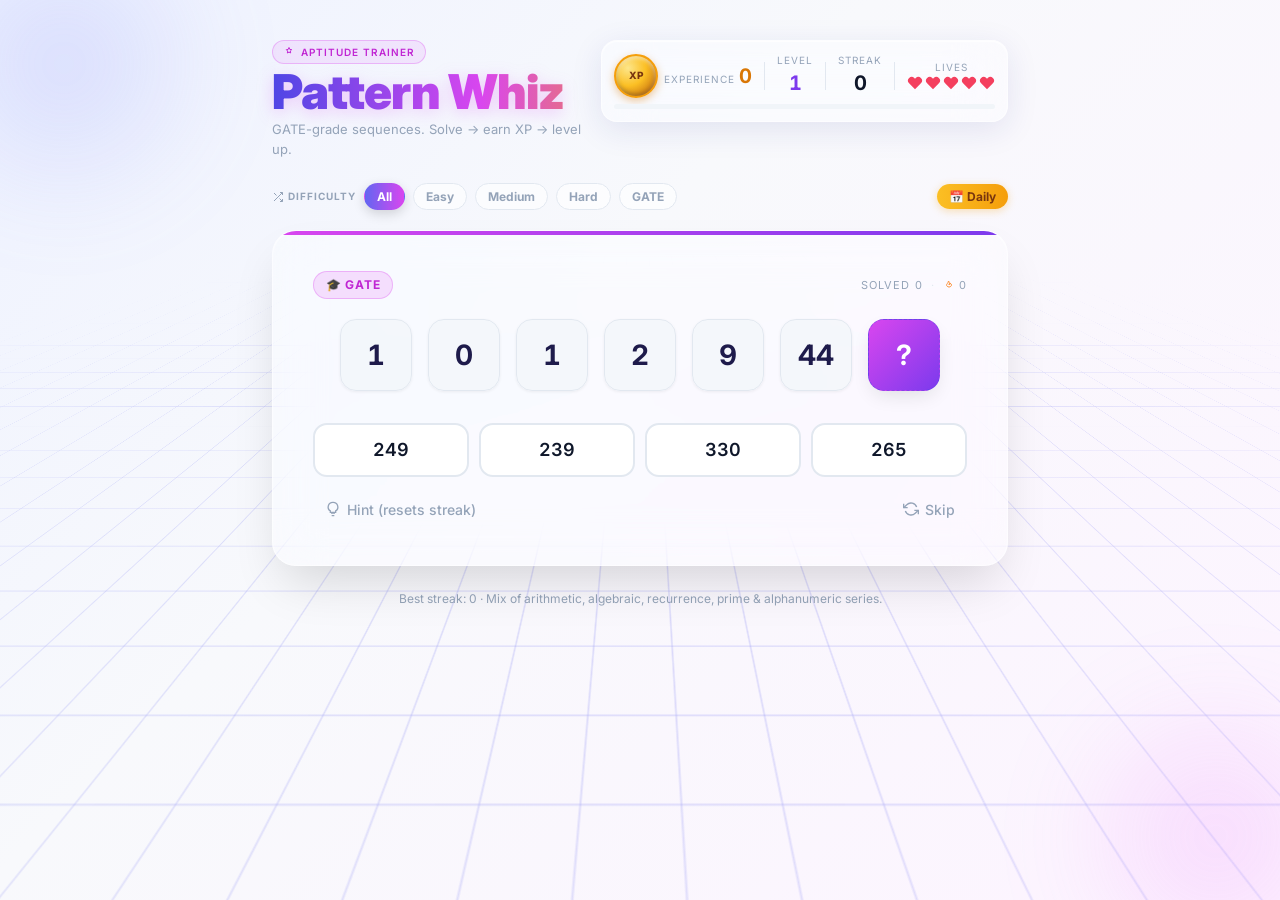
==== index.html @ e6a1cc1f "feat: add pattern generator library, index page, and deployment configuration" ====
<!DOCTYPE html>
<html lang="en">
<head>
  <meta charset="UTF-8" />
  <meta name="viewport" content="width=device-width, initial-scale=1.0, maximum-scale=1.0, user-scalable=no" />
  <meta name="apple-mobile-web-app-capable" content="yes" />
  <meta name="apple-mobile-web-app-status-bar-style" content="black-translucent" />
  <meta name="mobile-web-app-capable" content="yes" />
  <title>Pattern Whiz — Predict the Next</title>
  <meta name="description" content="Spot the pattern and predict the next item. Numbers, letters, shapes — a new puzzle every round. GATE-grade sequences." />
  <meta name="author" content="Pattern Whiz" />
  <meta property="og:title" content="Pattern Whiz — Predict the Next" />
  <meta property="og:description" content="Spot the pattern and predict the next item. GATE-grade sequences. Solve, earn XP, level up." />
  <meta property="og:type" content="website" />
  <link rel="preconnect" href="https://fonts.googleapis.com" />
  <link rel="preconnect" href="https://fonts.gstatic.com" crossorigin />
  <link href="https://fonts.googleapis.com/css2?family=Inter:wght@400;500;600;700;800;900&display=swap" rel="stylesheet" />
  <link rel="stylesheet" href="static/css/style.css" />
</head>
<body>
  <!-- Animated background -->
  <div class="bg-layer" aria-hidden="true">
    <div class="bg-gradient"></div>
    <div class="bg-orb bg-orb--top"></div>
    <div class="bg-orb bg-orb--bottom"></div>
    <div class="bg-grid"></div>
  </div>

  <div class="container">
    <!-- Header -->
    <header class="header" id="header">
      <div class="header__left">
        <div class="badge badge--accent">
          <svg class="icon icon--xs" viewBox="0 0 24 24" fill="none" stroke="currentColor" stroke-width="2"><path d="M12 3l1.5 3.7 3.9.6-2.8 2.7.7 3.9L12 12.2 8.7 14l.7-3.9L6.6 7.3l3.9-.6z"/></svg>
          Aptitude trainer
        </div>
        <h1 class="title">Pattern Whiz</h1>
        <p class="subtitle">GATE-grade sequences. Solve → earn XP → level up.</p>
      </div>

      <!-- Scoreboard -->
      <div class="scoreboard" id="scoreboard">
        <div class="scoreboard__row">
          <div class="xp-coin" id="xp-coin">
            <div class="xp-coin__disc" id="xp-disc">
              <span class="xp-coin__label">XP</span>
              <span class="xp-coin__popup" id="xp-popup"></span>
            </div>
            <div class="xp-coin__text">
              <span class="stat-label">Experience</span>
              <span class="stat-value stat-value--amber" id="xp-value">0</span>
            </div>
          </div>
          <div class="scoreboard__sep"></div>
          <div class="stat">
            <span class="stat-label">Level</span>
            <span class="stat-value stat-value--violet" id="level-value">1</span>
          </div>
          <div class="scoreboard__sep"></div>
          <div class="stat">
            <span class="stat-label">Streak</span>
            <span class="stat-value" id="streak-value">0</span>
          </div>
          <div class="scoreboard__sep"></div>
          <div class="stat">
            <span class="stat-label">Lives</span>
            <div class="lives" id="lives-display">
              <svg class="heart heart--full" viewBox="0 0 24 24"><path d="M20.84 4.61a5.5 5.5 0 0 0-7.78 0L12 5.67l-1.06-1.06a5.5 5.5 0 0 0-7.78 7.78l1.06 1.06L12 21.23l7.78-7.78 1.06-1.06a5.5 5.5 0 0 0 0-7.78z"/></svg>
              <svg class="heart heart--full" viewBox="0 0 24 24"><path d="M20.84 4.61a5.5 5.5 0 0 0-7.78 0L12 5.67l-1.06-1.06a5.5 5.5 0 0 0-7.78 7.78l1.06 1.06L12 21.23l7.78-7.78 1.06-1.06a5.5 5.5 0 0 0 0-7.78z"/></svg>
              <svg class="heart heart--full" viewBox="0 0 24 24"><path d="M20.84 4.61a5.5 5.5 0 0 0-7.78 0L12 5.67l-1.06-1.06a5.5 5.5 0 0 0-7.78 7.78l1.06 1.06L12 21.23l7.78-7.78 1.06-1.06a5.5 5.5 0 0 0 0-7.78z"/></svg>
              <svg class="heart heart--full" viewBox="0 0 24 24"><path d="M20.84 4.61a5.5 5.5 0 0 0-7.78 0L12 5.67l-1.06-1.06a5.5 5.5 0 0 0-7.78 7.78l1.06 1.06L12 21.23l7.78-7.78 1.06-1.06a5.5 5.5 0 0 0 0-7.78z"/></svg>
              <svg class="heart heart--full" viewBox="0 0 24 24"><path d="M20.84 4.61a5.5 5.5 0 0 0-7.78 0L12 5.67l-1.06-1.06a5.5 5.5 0 0 0-7.78 7.78l1.06 1.06L12 21.23l7.78-7.78 1.06-1.06a5.5 5.5 0 0 0 0-7.78z"/></svg>
            </div>
          </div>
        </div>
        <div class="progress-bar">
          <div class="progress-bar__fill" id="progress-fill"></div>
        </div>
      </div>
    </header>

    <!-- Difficulty filter -->
    <div class="filter-bar" id="filter-bar">
      <span class="filter-label">
        <svg class="icon icon--xs" viewBox="0 0 24 24" fill="none" stroke="currentColor" stroke-width="2"><path d="M16 3h5v5M4 20L21 3M21 16v5h-5M15 15l6 6M4 4l5 5"/></svg>
        Difficulty
      </span>
      <button class="filter-chip filter-chip--active" data-filter="All" id="filter-all">All</button>
      <button class="filter-chip" data-filter="Easy" id="filter-easy">Easy</button>
      <button class="filter-chip" data-filter="Medium" id="filter-medium">Medium</button>
      <button class="filter-chip" data-filter="Hard" id="filter-hard">Hard</button>
      <button class="filter-chip" data-filter="GATE" id="filter-gate">GATE</button>
      <div style="flex: 1;"></div>
      <button class="filter-chip" style="background: linear-gradient(to right, #fbbf24, #f59e0b); color: #78350f; border: none; box-shadow: 0 2px 8px rgba(245, 158, 11, 0.3);" id="daily-btn">📅 Daily</button>
    </div>

    <!-- Main card -->
    <div class="card" id="game-card">
      <div class="card__accent-bar" id="accent-bar"></div>
      <div class="card__header">
        <span class="diff-chip" id="diff-chip"></span>
        <div class="card__stats">
          <span id="solved-label">Solved 0</span>
          <span class="dot">·</span>
          <span class="streak-inline">
            <svg class="icon icon--xs flame-icon" viewBox="0 0 24 24" fill="none" stroke="currentColor" stroke-width="2"><path d="M12 12c2-2.96 0-7-1-8 0 3.04-4 6.5-4 8s2.04 4 5 4 5-2 5-4c0-1.5-1.5-3-3-4 0 1-1 2-2 4z"/></svg>
            <span id="streak-inline-val">0</span>
          </span>
        </div>
      </div>

      <!-- Series display -->
      <div class="series" id="series-display"></div>

      <!-- Multiple choice options -->
      <div class="options-grid" id="options-grid"></div>

      <!-- Actions -->
      <div class="actions">
        <button type="button" class="btn btn--ghost" id="hint-btn">
          <svg class="icon" viewBox="0 0 24 24" fill="none" stroke="currentColor" stroke-width="2"><path d="M9 18h6M10 22h4M12 2a7 7 0 0 1 4 12.9V17H8v-2.1A7 7 0 0 1 12 2z"/></svg>
          Hint (resets streak)
        </button>
        <button type="button" class="btn btn--ghost" id="skip-btn">
          <svg class="icon" viewBox="0 0 24 24" fill="none" stroke="currentColor" stroke-width="2"><path d="M1 4v6h6M23 20v-6h-6"/><path d="M20.49 9A9 9 0 0 0 5.64 5.64L1 10m22 4l-4.64 4.36A9 9 0 0 1 3.51 15"/></svg>
          Skip
        </button>
      </div>
    </div>

    <p class="footer-text" id="footer-text">Best streak: 0 · Mix of arithmetic, algebraic, recurrence, prime &amp; alphanumeric series.</p>
  </div>

  <!-- Game Over Modal -->
  <div class="modal-overlay" id="modal-overlay" style="display:none;">
    <div class="modal" id="game-over-modal">
      <div class="modal__header">
        <svg class="icon icon--lg trophy-icon" viewBox="0 0 24 24" fill="none" stroke="currentColor" stroke-width="2"><path d="M6 9H4.5a2.5 2.5 0 0 1 0-5H6M18 9h1.5a2.5 2.5 0 0 0 0-5H18M4 22h16M10 14.66V17c0 .55-.47.98-.97 1.21C7.85 18.75 7 19.24 7 22M14 14.66V17c0 .55.47.98.97 1.21C16.15 18.75 17 19.24 17 22M18 2H6v7a6 6 0 0 0 12 0V2z"/></svg>
        <h2 class="modal__title">Game Over</h2>
      </div>
      <p class="modal__desc" id="modal-desc"></p>
      <button class="btn btn--primary btn--full" id="play-again-btn">Play Again</button>
    </div>
  </div>

  <!-- Toast container -->
  <div class="toast-container" id="toast-container"></div>

  <script src="static/js/patterns.js"></script>
  <script src="static/js/app.js"></script>
</body>
</html>
---- static/css/style.css ----
/* ===================================================================
   Pattern Whiz — Design System & Styles
   Premium glassmorphism UI with gradient backgrounds, animations
   Mobile-first, MCQ options layout
   =================================================================== */

/* ---------- Reset & Base ---------- */
*, *::before, *::after {
  box-sizing: border-box;
  margin: 0;
  padding: 0;
}

:root {
  --radius: 0.625rem;
  --font: 'Inter', -apple-system, BlinkMacSystemFont, 'Segoe UI', sans-serif;

  /* Colors */
  --bg: #f8f9fc;
  --fg: #0f172a;
  --card: rgba(255, 255, 255, 0.7);
  --card-solid: #ffffff;
  --muted: #94a3b8;
  --muted-bg: #f1f5f9;
  --border: #e2e8f0;
  --primary: #1e1b4b;
  --primary-fg: #f8fafc;
  --secondary-bg: rgba(241, 245, 249, 0.6);
  --secondary-fg: #1e1b4b;

  /* Difficulty colors */
  --emerald-400: #34d399;
  --emerald-500: #10b981;
  --emerald-600: #059669;
  --sky-400: #38bdf8;
  --sky-500: #0ea5e9;
  --sky-600: #0284c7;
  --indigo-500: #6366f1;
  --indigo-600: #4f46e5;
  --orange-400: #fb923c;
  --rose-400: #fb7185;
  --rose-500: #f43f5e;
  --rose-600: #e11d48;
  --fuchsia-400: #e879f9;
  --fuchsia-500: #d946ef;
  --fuchsia-600: #c026d3;
  --violet-600: #7c3aed;
  --amber-400: #fbbf24;
  --amber-500: #f59e0b;
  --amber-600: #d97706;
  --amber-900: #78350f;

  /* Safe areas for notch devices */
  --safe-top: env(safe-area-inset-top, 0px);
  --safe-bottom: env(safe-area-inset-bottom, 0px);
}

html {
  font-family: var(--font);
  color: var(--fg);
  background: var(--bg);
  line-height: 1.5;
  -webkit-font-smoothing: antialiased;
  -webkit-tap-highlight-color: transparent;
  -webkit-text-size-adjust: 100%;
}

body {
  min-height: 100vh;
  min-height: 100dvh;
  overflow-x: hidden;
  position: relative;
  padding-top: var(--safe-top);
  padding-bottom: var(--safe-bottom);
}

/* ---------- Animated Background ---------- */
.bg-layer {
  position: fixed;
  inset: 0;
  z-index: -1;
  pointer-events: none;
}

.bg-gradient {
  position: absolute;
  inset: 0;
  background: linear-gradient(135deg, #eef2ff 0%, var(--bg) 40%, #fdf4ff 100%);
}

.bg-orb {
  position: absolute;
  width: 20rem;
  height: 20rem;
  border-radius: 50%;
  opacity: 0.25;
  filter: blur(50px);
  animation: float 8s ease-in-out infinite;
}

.bg-orb--top {
  top: -6rem;
  left: -6rem;
  background: radial-gradient(circle, #818cf8 0%, transparent 70%);
}

.bg-orb--bottom {
  bottom: -6rem;
  right: -6rem;
  background: radial-gradient(circle, #e879f9 0%, transparent 70%);
  animation-delay: -4s;
}

@keyframes float {
  0%, 100% { transform: translate(0, 0) scale(1); }
  50% { transform: translate(12px, -12px) scale(1.04); }
}

.bg-grid {
  position: absolute;
  inset: -50% -50% -50% -50%;
  opacity: 0.6;
  background-image:
    linear-gradient(to right, rgba(99, 102, 241, 0.35) 1.5px, transparent 1.5px),
    linear-gradient(to bottom, rgba(99, 102, 241, 0.35) 1.5px, transparent 1.5px);
  background-size: 50px 50px;
  mask-image: radial-gradient(circle at center, black 15%, transparent 70%);
  -webkit-mask-image: radial-gradient(circle at center, black 15%, transparent 70%);
  transform: perspective(600px) rotateX(60deg);
  animation: meshPan 10s linear infinite;
}

@keyframes meshPan {
  from { background-position: 0 0; }
  to { background-position: 0 50px; }
}

/* ---------- Container ---------- */
.container {
  max-width: 48rem;
  margin: 0 auto;
  padding: 1.25rem 0.75rem;
}

@media (min-width: 640px) {
  .container { padding: 2.5rem 1rem; }
}

/* ---------- Header ---------- */
.header {
  display: flex;
  flex-direction: column;
  gap: 0.75rem;
  margin-bottom: 1rem;
}

@media (min-width: 640px) {
  .header {
    flex-direction: row;
    flex-wrap: wrap;
    align-items: flex-start;
    justify-content: space-between;
    gap: 1rem;
    margin-bottom: 1.5rem;
  }
}

.header__left {
  flex: 1;
  min-width: 0;
}

.badge {
  display: inline-flex;
  align-items: center;
  gap: 0.375rem;
  padding: 0.2rem 0.625rem;
  border-radius: 9999px;
  font-size: 0.625rem;
  font-weight: 600;
  text-transform: uppercase;
  letter-spacing: 0.1em;
  margin-bottom: 0.125rem;
}

.badge--accent {
  border: 1px solid rgba(217, 70, 239, 0.3);
  background: rgba(217, 70, 239, 0.1);
  color: var(--fuchsia-600);
}

.title {
  background: linear-gradient(to right, var(--indigo-600), var(--fuchsia-500), var(--amber-500), var(--indigo-600));
  background-size: 200% auto;
  -webkit-background-clip: text;
  -webkit-text-fill-color: transparent;
  background-clip: text;
  font-size: 1.75rem;
  font-weight: 900;
  letter-spacing: -0.02em;
  line-height: 1.1;
  animation: shine 4s linear infinite;
  filter: drop-shadow(0 4px 8px rgba(217, 70, 239, 0.25));
}

@keyframes shine {
  to {
    background-position: 200% center;
  }
}

@media (min-width: 640px) {
  .title { font-size: clamp(2rem, 5vw, 3rem); }
}

.subtitle {
  font-size: 0.8125rem;
  color: var(--muted);
  margin-top: 0.125rem;
}

.scoreboard {
  display: flex;
  flex-direction: column;
  gap: 0.375rem;
  padding: 0.625rem;
  border-radius: 0.875rem;
  border: 1px solid rgba(255, 255, 255, 0.5);
  background: rgba(255, 255, 255, 0.35);
  backdrop-filter: blur(24px) saturate(160%);
  -webkit-backdrop-filter: blur(24px) saturate(160%);
  box-shadow: 0 8px 32px 0 rgba(31, 38, 135, 0.1), inset 0 1px 1px rgba(255, 255, 255, 0.8);
  width: 100%;
}

@media (min-width: 640px) {
  .scoreboard {
    width: auto;
    padding: 0.75rem;
    border-radius: 1rem;
  }
}

.scoreboard__row {
  display: flex;
  align-items: center;
  justify-content: space-between;
  gap: 0.5rem;
}

@media (min-width: 640px) {
  .scoreboard__row {
    justify-content: flex-start;
    gap: 0.75rem;
  }
}

.scoreboard__sep {
  width: 1px;
  height: 1.75rem;
  background: var(--border);
  flex-shrink: 0;
}

.stat {
  display: flex;
  flex-direction: column;
  align-items: center;
}

.stat-label {
  font-size: 0.5625rem;
  text-transform: uppercase;
  letter-spacing: 0.1em;
  color: var(--muted);
}

@media (min-width: 640px) {
  .stat-label { font-size: 0.625rem; }
}

.stat-value {
  font-size: 1.125rem;
  font-weight: 700;
  font-variant-numeric: tabular-nums;
}

@media (min-width: 640px) {
  .stat-value { font-size: 1.25rem; }
}

.stat-value--amber { color: var(--amber-600); }
.stat-value--violet { color: var(--violet-600); }

/* ---------- XP Coin ---------- */
.xp-coin {
  display: flex;
  align-items: center;
  gap: 0.375rem;
}

.xp-coin__disc {
  position: relative;
  width: 2.25rem;
  height: 2.25rem;
  border-radius: 50%;
  display: flex;
  align-items: center;
  justify-content: center;
  background: radial-gradient(circle at 30% 30%, #fde68a 0%, #fbbf24 45%, #b45309 100%);
  border: 2px solid var(--amber-500);
  box-shadow:
    inset 0 -2px 4px rgba(0,0,0,0.25),
    inset 0 2px 4px rgba(255,255,255,0.6),
    0 3px 8px rgba(217,119,6,0.4);
  transition: transform 0.6s;
  flex-shrink: 0;
}

@media (min-width: 640px) {
  .xp-coin__disc {
    width: 2.75rem;
    height: 2.75rem;
  }
}

.xp-coin__disc.spin {
  animation: coinSpin 0.6s ease-out;
}

@keyframes coinSpin {
  0% { transform: rotateY(0deg) scale(1); }
  50% { transform: rotateY(180deg) scale(1.15); }
  100% { transform: rotateY(360deg) scale(1); }
}

.xp-coin__label {
  font-size: 0.625rem;
  font-weight: 800;
  letter-spacing: -0.05em;
  color: var(--amber-900);
}

.xp-coin__popup {
  position: absolute;
  top: -0.5rem;
  left: 50%;
  transform: translateX(-50%);
  font-size: 0.75rem;
  font-weight: 700;
  color: var(--emerald-600);
  pointer-events: none;
  opacity: 0;
}

.xp-coin__popup.show {
  animation: popUp 0.9s ease-out forwards;
}

@keyframes popUp {
  0% { opacity: 0; transform: translateX(-50%) translateY(0); }
  20% { opacity: 1; }
  100% { opacity: 0; transform: translateX(-50%) translateY(-1.75rem); }
}

/* ---------- Lives ---------- */
.lives {
  display: flex;
  gap: 0.125rem;
}

.heart {
  width: 0.875rem;
  height: 0.875rem;
  stroke: none;
  transition: fill 0.3s, opacity 0.3s;
}

@media (min-width: 640px) {
  .heart { width: 1rem; height: 1rem; }
}

.heart--full {
  fill: var(--rose-500);
}

.heart--empty {
  fill: var(--border);
  opacity: 0.4;
}

/* ---------- Progress Bar ---------- */
.progress-bar {
  position: relative;
  height: 0.3125rem;
  width: 100%;
  border-radius: 9999px;
  background: var(--muted-bg);
  overflow: hidden;
}

.progress-bar__fill {
  position: absolute;
  inset: 0;
  right: auto;
  width: 0%;
  background: linear-gradient(to right, var(--amber-400), var(--fuchsia-500), var(--violet-600));
  border-radius: 9999px;
  transition: width 0.5s cubic-bezier(0.34, 1.56, 0.64, 1);
}

/* ---------- Filter Bar ---------- */
.filter-bar {
  display: flex;
  flex-wrap: nowrap;
  align-items: center;
  gap: 0.375rem;
  margin-bottom: 0.75rem;
  overflow-x: auto;
  -webkit-overflow-scrolling: touch;
  scrollbar-width: none;
  -ms-overflow-style: none;
  padding-bottom: 0.25rem;
}

.filter-bar::-webkit-scrollbar {
  display: none;
}

@media (min-width: 640px) {
  .filter-bar {
    flex-wrap: wrap;
    gap: 0.5rem;
    margin-bottom: 1rem;
    overflow-x: visible;
  }
}

.filter-label {
  display: inline-flex;
  align-items: center;
  gap: 0.25rem;
  font-size: 0.625rem;
  font-weight: 700;
  text-transform: uppercase;
  letter-spacing: 0.1em;
  color: var(--muted);
  white-space: nowrap;
  flex-shrink: 0;
}

.filter-chip {
  padding: 0.3125rem 0.75rem;
  border-radius: 9999px;
  border: 1px solid var(--border);
  background: rgba(255,255,255,0.6);
  color: var(--muted);
  font-size: 0.75rem;
  font-weight: 700;
  cursor: pointer;
  transition: all 0.2s;
  font-family: var(--font);
  white-space: nowrap;
  flex-shrink: 0;
  -webkit-touch-callout: none;
  user-select: none;
}

.filter-chip:hover {
  color: var(--fg);
  border-color: var(--muted);
}

.filter-chip:active {
  transform: scale(0.95);
}

.filter-chip--active {
  color: white !important;
  border-color: transparent !important;
  box-shadow: 0 4px 12px rgba(0,0,0,0.15);
}

.filter-chip--active[data-filter="All"] {
  background: linear-gradient(to right, var(--indigo-500), var(--fuchsia-500));
}
.filter-chip--active[data-filter="Easy"] {
  background: linear-gradient(to right, var(--emerald-400), #14b8a6);
}
.filter-chip--active[data-filter="Medium"] {
  background: linear-gradient(to right, var(--sky-400), var(--indigo-500));
}
.filter-chip--active[data-filter="Hard"] {
  background: linear-gradient(to right, var(--orange-400), var(--rose-500));
}
.filter-chip--active[data-filter="GATE"] {
  background: linear-gradient(to right, var(--fuchsia-500), var(--violet-600));
}

/* ---------- Main Card ---------- */
.card {
  position: relative;
  overflow: hidden;
  border-radius: 1.25rem;
  border: 1px solid rgba(255, 255, 255, 0.5);
  background: rgba(255, 255, 255, 0.35);
  backdrop-filter: blur(24px) saturate(160%);
  -webkit-backdrop-filter: blur(24px) saturate(160%);
  padding: 1.25rem;
  box-shadow: 0 20px 40px -12px rgba(0,0,0,0.1), inset 0 1px 1px rgba(255, 255, 255, 0.8);
  transition: box-shadow 0.5s, border-color 0.5s;
}

@media (min-width: 640px) {
  .card {
    padding: 2.5rem;
    border-radius: 1.5rem;
    box-shadow: 0 25px 50px -12px rgba(0,0,0,0.15), inset 0 1px 1px rgba(255, 255, 255, 0.8);
  }
}

.card__accent-bar {
  position: absolute;
  top: 0;
  left: 0;
  right: 0;
  height: 3px;
  transition: background 0.3s;
}

@media (min-width: 640px) {
  .card__accent-bar { height: 4px; }
}

.card__accent-bar[data-diff="Easy"]   { background: linear-gradient(to right, var(--emerald-400), #14b8a6); }
.card__accent-bar[data-diff="Medium"] { background: linear-gradient(to right, var(--sky-400), var(--indigo-500)); }
.card__accent-bar[data-diff="Hard"]   { background: linear-gradient(to right, var(--orange-400), var(--rose-500)); }
.card__accent-bar[data-diff="GATE"]   { background: linear-gradient(to right, var(--fuchsia-500), var(--violet-600)); }

/* Flash effects */
.card--flash-good {
  border-color: rgba(52, 211, 153, 0.7) !important;
  box-shadow: 0 0 50px -12px rgba(16, 185, 129, 0.5) !important;
}

.card--flash-bad {
  border-color: rgba(244, 63, 94, 0.7) !important;
  box-shadow: 0 0 50px -12px rgba(244, 63, 94, 0.5) !important;
}

/* Shake animation */
.card--shake {
  animation: shake 0.45s ease-out;
}

@keyframes shake {
  0% { transform: translateX(0); }
  12% { transform: translateX(-8px); }
  25% { transform: translateX(8px); }
  37% { transform: translateX(-6px); }
  50% { transform: translateX(6px); }
  62% { transform: translateX(-3px); }
  75% { transform: translateX(3px); }
  100% { transform: translateX(0); }
}

/* ---------- Card Header ---------- */
.card__header {
  display: flex;
  flex-wrap: wrap;
  align-items: center;
  justify-content: space-between;
  gap: 0.375rem;
  margin-bottom: 1rem;
}

@media (min-width: 640px) {
  .card__header { margin-bottom: 1.25rem; }
}

.diff-chip {
  display: inline-flex;
  align-items: center;
  gap: 0.25rem;
  padding: 0.1875rem 0.625rem;
  border-radius: 9999px;
  border: 1px solid;
  font-size: 0.6875rem;
  font-weight: 700;
  text-transform: uppercase;
  letter-spacing: 0.06em;
}

@media (min-width: 640px) {
  .diff-chip {
    gap: 0.375rem;
    padding: 0.25rem 0.75rem;
    font-size: 0.75rem;
  }
}

.diff-chip[data-diff="Easy"] {
  background: rgba(16, 185, 129, 0.15);
  color: var(--emerald-600);
  border-color: rgba(16, 185, 129, 0.3);
}
.diff-chip[data-diff="Medium"] {
  background: rgba(14, 165, 233, 0.15);
  color: var(--sky-600);
  border-color: rgba(14, 165, 233, 0.3);
}
.diff-chip[data-diff="Hard"] {
  background: rgba(244, 63, 94, 0.15);
  color: var(--rose-600);
  border-color: rgba(244, 63, 94, 0.3);
}
.diff-chip[data-diff="GATE"] {
  background: rgba(217, 70, 239, 0.15);
  color: var(--fuchsia-600);
  border-color: rgba(217, 70, 239, 0.3);
}

.card__stats {
  display: flex;
  align-items: center;
  gap: 0.375rem;
  font-size: 0.625rem;
  text-transform: uppercase;
  letter-spacing: 0.1em;
  color: var(--muted);
}

@media (min-width: 640px) {
  .card__stats {
    gap: 0.5rem;
    font-size: 0.6875rem;
  }
}

.dot { color: var(--border); }

.streak-inline {
  display: inline-flex;
  align-items: center;
  gap: 0.25rem;
}

.flame-icon { color: var(--orange-400); }

/* ---------- Series Display ---------- */
.series {
  display: flex;
  flex-wrap: wrap;
  align-items: center;
  justify-content: center;
  gap: 0.375rem;
  margin-bottom: 1.25rem;
}

@media (min-width: 480px) {
  .series { gap: 0.5rem; }
}

@media (min-width: 640px) {
  .series { gap: 0.75rem; margin-bottom: 1.5rem; }
}

@media (min-width: 768px) {
  .series { gap: 1rem; margin-bottom: 2rem; }
}

.series-item {
  display: flex;
  align-items: center;
  justify-content: center;
  min-width: 2.5rem;
  height: 2.5rem;
  padding: 0 0.5rem;
  border-radius: 0.625rem;
  border: 1px solid var(--border);
  background: var(--secondary-bg);
  color: var(--secondary-fg);
  font-size: 0.9375rem;
  font-weight: 700;
  font-variant-numeric: tabular-nums;
  box-shadow: 0 1px 3px rgba(0,0,0,0.06);
  opacity: 0;
  transform: translateY(10px) scale(0.9);
  animation: itemIn 0.35s cubic-bezier(0.34, 1.56, 0.64, 1) forwards;
}

@media (min-width: 480px) {
  .series-item {
    min-width: 3rem;
    height: 3rem;
    font-size: 1.0625rem;
    border-radius: 0.75rem;
  }
}

@media (min-width: 640px) {
  .series-item {
    min-width: 3.75rem;
    height: 3.75rem;
    border-radius: 1rem;
    padding: 0 0.75rem;
    font-size: 1.375rem;
  }
}

@media (min-width: 768px) {
  .series-item {
    min-width: 4.5rem;
    height: 4.5rem;
    font-size: 1.75rem;
  }
}

@keyframes itemIn {
  to { opacity: 1; transform: translateY(0) scale(1); }
}

/* The "?" item */
.series-item--question {
  border-style: dashed;
  border-color: rgba(79, 70, 229, 0.5);
  color: white;
  box-shadow: 0 8px 20px -5px rgba(0,0,0,0.12);
  animation: itemIn 0.35s cubic-bezier(0.34, 1.56, 0.64, 1) forwards, pulse 2s ease-in-out infinite;
}

.series-item--question[data-diff="Easy"]   { background: linear-gradient(135deg, var(--emerald-400), #14b8a6); }
.series-item--question[data-diff="Medium"] { background: linear-gradient(135deg, var(--sky-400), var(--indigo-500)); }
.series-item--question[data-diff="Hard"]   { background: linear-gradient(135deg, var(--orange-400), var(--rose-500)); }
.series-item--question[data-diff="GATE"]   { background: linear-gradient(135deg, var(--fuchsia-500), var(--violet-600)); }

@keyframes pulse {
  0%, 100% { opacity: 1; }
  50% { opacity: 0.7; }
}

/* Revealed correct */
.series-item--correct {
  border-color: rgba(16, 185, 129, 0.4);
  background: rgba(16, 185, 129, 0.15);
  color: var(--emerald-600);
  box-shadow: 0 0 24px -4px rgba(16, 185, 129, 0.55);
  animation: itemIn 0.35s cubic-bezier(0.34, 1.56, 0.64, 1) forwards;
}

/* Revealed wrong */
.series-item--wrong {
  border-color: rgba(244, 63, 94, 0.4);
  background: rgba(244, 63, 94, 0.15);
  color: var(--rose-600);
  animation: itemIn 0.35s cubic-bezier(0.34, 1.56, 0.64, 1) forwards;
}

/* ---------- Options Grid (MCQ) ---------- */
.options-grid {
  display: grid;
  grid-template-columns: 1fr 1fr;
  gap: 0.5rem;
  margin-bottom: 0.75rem;
}

@media (min-width: 640px) {
  .options-grid {
    grid-template-columns: 1fr 1fr 1fr 1fr;
    gap: 0.625rem;
    margin-bottom: 1rem;
  }
}

.option-btn {
  position: relative;
  display: flex;
  align-items: center;
  justify-content: center;
  padding: 0.75rem 0.5rem;
  min-height: 3rem;
  border: 2px solid var(--border);
  border-radius: 0.75rem;
  background: white;
  color: var(--fg);
  font-size: 1rem;
  font-weight: 600;
  font-family: var(--font);
  font-variant-numeric: tabular-nums;
  cursor: pointer;
  transition: all 0.2s;
  -webkit-touch-callout: none;
  user-select: none;
  overflow: hidden;
  word-break: break-word;
  text-align: center;
  line-height: 1.2;
}

@media (min-width: 640px) {
  .option-btn {
    padding: 0.875rem 0.75rem;
    min-height: 3.25rem;
    font-size: 1.125rem;
    border-radius: 0.875rem;
  }
}

.option-btn:hover {
  border-color: var(--indigo-500);
  background: rgba(99, 102, 241, 0.04);
  transform: translateY(-1px);
  box-shadow: 0 4px 12px rgba(0,0,0,0.06);
}

.option-btn:active {
  transform: scale(0.97);
}

.option-btn:disabled {
  cursor: not-allowed;
  opacity: 0.5;
  transform: none !important;
  box-shadow: none !important;
}

/* Option selected states */
.option-btn--correct {
  border-color: var(--emerald-500) !important;
  background: rgba(16, 185, 129, 0.12) !important;
  color: var(--emerald-600) !important;
  box-shadow: 0 0 16px -4px rgba(16, 185, 129, 0.4) !important;
  animation: optionPop 0.3s ease-out;
}

.option-btn--wrong {
  border-color: var(--rose-500) !important;
  background: rgba(244, 63, 94, 0.12) !important;
  color: var(--rose-600) !important;
  animation: optionShake 0.35s ease-out;
}

/* Show the correct answer when user picked wrong */
.option-btn--reveal {
  border-color: var(--emerald-500) !important;
  background: rgba(16, 185, 129, 0.08) !important;
  color: var(--emerald-600) !important;
  border-style: dashed;
}

@keyframes optionPop {
  0% { transform: scale(1); }
  50% { transform: scale(1.05); }
  100% { transform: scale(1); }
}

@keyframes optionShake {
  0% { transform: translateX(0); }
  20% { transform: translateX(-4px); }
  40% { transform: translateX(4px); }
  60% { transform: translateX(-3px); }
  80% { transform: translateX(3px); }
  100% { transform: translateX(0); }
}

/* ---------- Buttons ---------- */
.btn {
  display: inline-flex;
  align-items: center;
  justify-content: center;
  gap: 0.375rem;
  padding: 0 1.5rem;
  height: 2.75rem;
  border: none;
  border-radius: var(--radius);
  font-size: 0.9375rem;
  font-weight: 500;
  font-family: var(--font);
  cursor: pointer;
  transition: all 0.2s;
  white-space: nowrap;
  -webkit-touch-callout: none;
  user-select: none;
}

@media (min-width: 640px) {
  .btn { height: 3rem; font-size: 1rem; }
}

.btn--primary {
  background: var(--primary);
  color: var(--primary-fg);
}

.btn--primary:hover {
  background: #312e81;
  box-shadow: 0 4px 12px rgba(30, 27, 75, 0.25);
  transform: translateY(-1px);
}

.btn--primary:active {
  transform: translateY(0) scale(0.98);
}

.btn--primary:disabled {
  opacity: 0.5;
  cursor: not-allowed;
  transform: none;
  box-shadow: none;
}

.btn--ghost {
  background: transparent;
  color: var(--muted);
  padding: 0 0.625rem;
  height: 2.25rem;
  font-size: 0.8125rem;
}

@media (min-width: 640px) {
  .btn--ghost {
    padding: 0 0.75rem;
    height: 2rem;
    font-size: 0.875rem;
  }
}

.btn--ghost:hover {
  color: var(--fg);
  background: var(--muted-bg);
}

.btn--ghost:active {
  transform: scale(0.97);
}

.btn--ghost:disabled {
  opacity: 0.4;
  cursor: not-allowed;
}

.btn--full {
  width: 100%;
}

/* ---------- Actions ---------- */
.actions {
  display: flex;
  flex-wrap: wrap;
  align-items: center;
  justify-content: space-between;
  gap: 0.375rem;
  margin-top: 0.5rem;
}

@media (min-width: 640px) {
  .actions { margin-top: 1rem; gap: 0.5rem; }
}

/* ---------- Footer ---------- */
.footer-text {
  text-align: center;
  font-size: 0.6875rem;
  color: var(--muted);
  margin-top: 1rem;
}

@media (min-width: 640px) {
  .footer-text { font-size: 0.75rem; margin-top: 1.5rem; }
}

/* ---------- Icons ---------- */
.icon {
  width: 0.875rem;
  height: 0.875rem;
  flex-shrink: 0;
}

@media (min-width: 640px) {
  .icon { width: 1rem; height: 1rem; }
}

.icon--xs {
  width: 0.75rem;
  height: 0.75rem;
}

.icon--lg {
  width: 1.25rem;
  height: 1.25rem;
}

/* ---------- Modal ---------- */
.modal-overlay {
  position: fixed;
  inset: 0;
  z-index: 100;
  background: rgba(0, 0, 0, 0.5);
  backdrop-filter: blur(4px);
  display: flex;
  align-items: center;
  justify-content: center;
  padding: 1rem;
  animation: fadeIn 0.25s ease-out;
}

@keyframes fadeIn {
  from { opacity: 0; }
  to { opacity: 1; }
}

.modal {
  background: var(--card-solid);
  border-radius: 1rem;
  padding: 1.5rem;
  max-width: 22rem;
  width: 100%;
  box-shadow: 0 25px 50px -12px rgba(0,0,0,0.25);
  animation: modalIn 0.3s cubic-bezier(0.34, 1.56, 0.64, 1);
}

@media (min-width: 640px) {
  .modal {
    padding: 2rem;
    max-width: 24rem;
  }
}

@keyframes modalIn {
  from { opacity: 0; transform: scale(0.9) translateY(10px); }
  to { opacity: 1; transform: scale(1) translateY(0); }
}

.modal__header {
  display: flex;
  align-items: center;
  gap: 0.5rem;
  margin-bottom: 0.75rem;
}

.modal__title {
  font-size: 1.25rem;
  font-weight: 700;
}

.trophy-icon {
  color: var(--amber-500);
}

.modal__desc {
  font-size: 0.875rem;
  color: var(--muted);
  margin-bottom: 1.25rem;
  line-height: 1.6;
}

.modal__desc strong {
  color: var(--fg);
  font-weight: 600;
}

/* ---------- Toasts ---------- */
.toast-container {
  position: fixed;
  top: 0.75rem;
  left: 50%;
  transform: translateX(-50%);
  z-index: 200;
  display: flex;
  flex-direction: column;
  gap: 0.375rem;
  pointer-events: none;
  max-width: 22rem;
  width: 92%;
}

.toast {
  display: flex;
  align-items: flex-start;
  gap: 0.5rem;
  padding: 0.625rem 0.875rem;
  border-radius: 0.625rem;
  background: var(--card-solid);
  border: 1px solid var(--border);
  box-shadow: 0 8px 20px -5px rgba(0,0,0,0.12);
  animation: toastIn 0.35s cubic-bezier(0.34, 1.56, 0.64, 1) forwards;
  pointer-events: auto;
}

.toast--success {
  border-left: 3px solid var(--emerald-500);
}

.toast--error {
  border-left: 3px solid var(--rose-500);
}

.toast--info {
  border-left: 3px solid var(--amber-500);
}

.toast__icon {
  font-size: 1rem;
  flex-shrink: 0;
  line-height: 1;
  margin-top: 0.0625rem;
}

.toast__body {
  flex: 1;
  min-width: 0;
}

.toast__title {
  font-size: 0.8125rem;
  font-weight: 600;
  color: var(--fg);
}

.toast__desc {
  font-size: 0.6875rem;
  color: var(--muted);
  margin-top: 0.0625rem;
}

@keyframes toastIn {
  from { opacity: 0; transform: translateY(-1rem) scale(0.95); }
  to { opacity: 1; transform: translateY(0) scale(1); }
}

.toast--leaving {
  animation: toastOut 0.3s ease-in forwards;
}

@keyframes toastOut {
  from { opacity: 1; transform: translateY(0) scale(1); }
  to { opacity: 0; transform: translateY(-1rem) scale(0.95); }
}
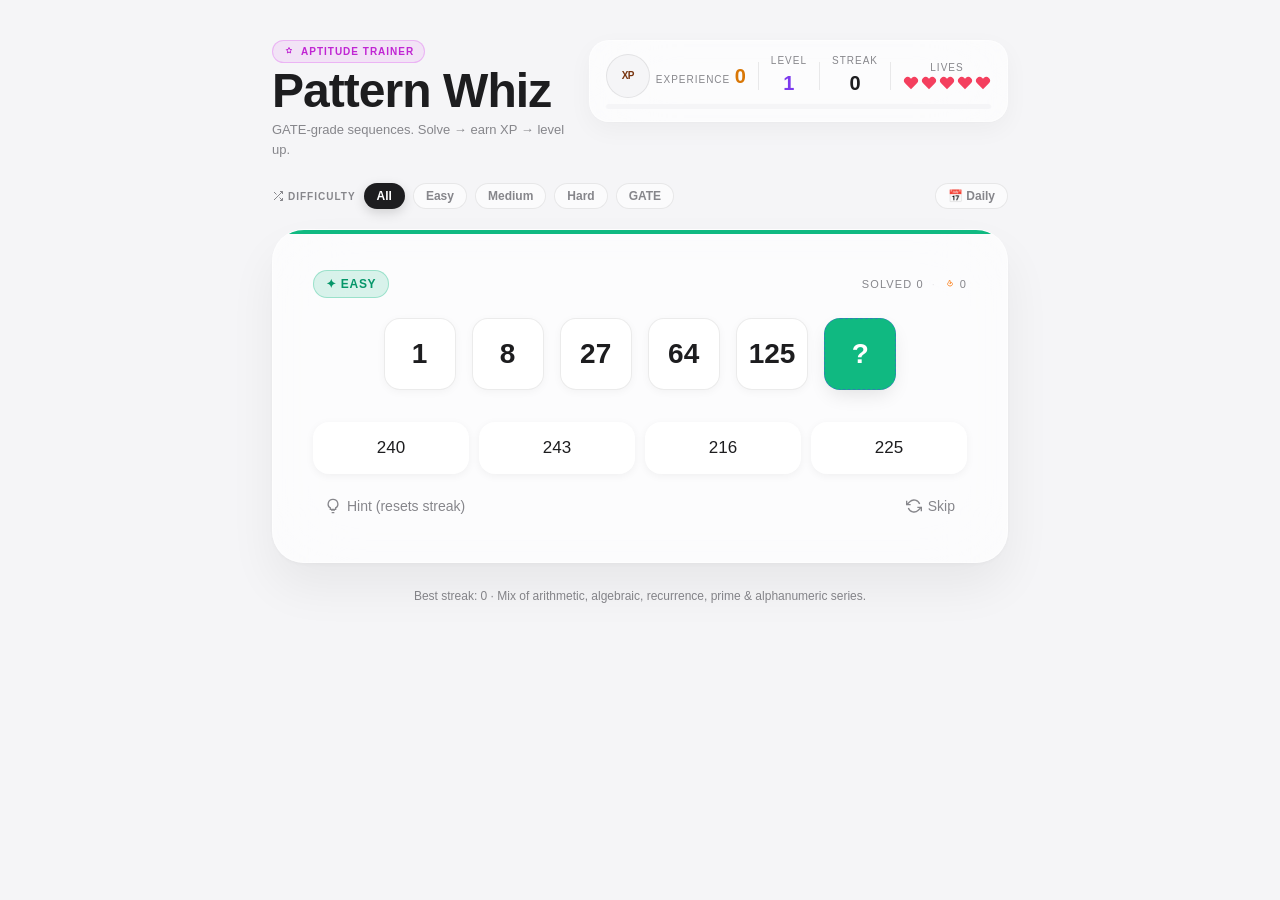
==== commit 2ecb6076: "Enhance UI with premium iOS aesthetic and add 20 advanced patterns" ====
--- a/index.html
+++ b/index.html
@@ -18,13 +18,6 @@
   <link rel="stylesheet" href="static/css/style.css" />
 </head>
 <body>
-  <!-- Animated background -->
-  <div class="bg-layer" aria-hidden="true">
-    <div class="bg-gradient"></div>
-    <div class="bg-orb bg-orb--top"></div>
-    <div class="bg-orb bg-orb--bottom"></div>
-    <div class="bg-grid"></div>
-  </div>
 
   <div class="container">
     <!-- Header -->
@@ -91,7 +84,7 @@
       <button class="filter-chip" data-filter="Hard" id="filter-hard">Hard</button>
       <button class="filter-chip" data-filter="GATE" id="filter-gate">GATE</button>
       <div style="flex: 1;"></div>
-      <button class="filter-chip" style="background: linear-gradient(to right, #fbbf24, #f59e0b); color: #78350f; border: none; box-shadow: 0 2px 8px rgba(245, 158, 11, 0.3);" id="daily-btn">📅 Daily</button>
+      <button class="filter-chip" id="daily-btn">📅 Daily</button>
     </div>
 
     <!-- Main card -->
--- a/static/css/style.css
+++ b/static/css/style.css
@@ -12,17 +12,18 @@
 }
 
 :root {
-  --radius: 0.625rem;
-  --font: 'Inter', -apple-system, BlinkMacSystemFont, 'Segoe UI', sans-serif;
+  --radius: 1rem;
+  --font: -apple-system, BlinkMacSystemFont, "SF Pro Text", "Segoe UI", Roboto, Helvetica, Arial, sans-serif;
 
   /* Colors */
-  --bg: #f8f9fc;
-  --fg: #0f172a;
-  --card: rgba(255, 255, 255, 0.7);
+  --bg: #f5f5f7;
+  --fg: #1d1d1f;
+  --card: rgba(255, 255, 255, 0.65);
   --card-solid: #ffffff;
-  --muted: #94a3b8;
-  --muted-bg: #f1f5f9;
-  --border: #e2e8f0;
+  --muted: #86868b;
+  --muted-bg: #f5f5f7;
+  --border: rgba(0, 0, 0, 0.08);
+  --border-light: rgba(255, 255, 255, 0.5);
   --primary: #1e1b4b;
   --primary-fg: #f8fafc;
   --secondary-bg: rgba(241, 245, 249, 0.6);
@@ -63,6 +64,7 @@
   -webkit-font-smoothing: antialiased;
   -webkit-tap-highlight-color: transparent;
   -webkit-text-size-adjust: 100%;
+  overscroll-behavior-y: none;
 }
 
 body {
@@ -72,6 +74,9 @@
   position: relative;
   padding-top: var(--safe-top);
   padding-bottom: var(--safe-bottom);
+  -webkit-user-select: none;
+  user-select: none;
+  overscroll-behavior-y: none;
 }
 
 /* ---------- Animated Background ---------- */
@@ -190,23 +195,11 @@
 }
 
 .title {
-  background: linear-gradient(to right, var(--indigo-600), var(--fuchsia-500), var(--amber-500), var(--indigo-600));
-  background-size: 200% auto;
-  -webkit-background-clip: text;
-  -webkit-text-fill-color: transparent;
-  background-clip: text;
+  color: var(--fg);
   font-size: 1.75rem;
-  font-weight: 900;
+  font-weight: 800;
   letter-spacing: -0.02em;
   line-height: 1.1;
-  animation: shine 4s linear infinite;
-  filter: drop-shadow(0 4px 8px rgba(217, 70, 239, 0.25));
-}
-
-@keyframes shine {
-  to {
-    background-position: 200% center;
-  }
 }
 
 @media (min-width: 640px) {
@@ -224,20 +217,20 @@
   flex-direction: column;
   gap: 0.375rem;
   padding: 0.625rem;
-  border-radius: 0.875rem;
-  border: 1px solid rgba(255, 255, 255, 0.5);
-  background: rgba(255, 255, 255, 0.35);
-  backdrop-filter: blur(24px) saturate(160%);
-  -webkit-backdrop-filter: blur(24px) saturate(160%);
-  box-shadow: 0 8px 32px 0 rgba(31, 38, 135, 0.1), inset 0 1px 1px rgba(255, 255, 255, 0.8);
+  border-radius: 1.125rem;
+  border: 0.5px solid var(--border-light);
+  background: var(--card);
+  backdrop-filter: blur(40px) saturate(200%);
+  -webkit-backdrop-filter: blur(40px) saturate(200%);
+  box-shadow: 0 8px 24px rgba(0, 0, 0, 0.04), 0 1px 3px rgba(0,0,0,0.02);
   width: 100%;
 }
 
 @media (min-width: 640px) {
   .scoreboard {
     width: auto;
-    padding: 0.75rem;
-    border-radius: 1rem;
+    padding: 0.75rem 1rem;
+    border-radius: 1.25rem;
   }
 }
 
@@ -307,12 +300,8 @@
   display: flex;
   align-items: center;
   justify-content: center;
-  background: radial-gradient(circle at 30% 30%, #fde68a 0%, #fbbf24 45%, #b45309 100%);
-  border: 2px solid var(--amber-500);
-  box-shadow:
-    inset 0 -2px 4px rgba(0,0,0,0.25),
-    inset 0 2px 4px rgba(255,255,255,0.6),
-    0 3px 8px rgba(217,119,6,0.4);
+  background: var(--muted-bg);
+  border: 1px solid var(--border);
   transition: transform 0.6s;
   flex-shrink: 0;
 }
@@ -404,7 +393,7 @@
   inset: 0;
   right: auto;
   width: 0%;
-  background: linear-gradient(to right, var(--amber-400), var(--fuchsia-500), var(--violet-600));
+  background: var(--fg);
   border-radius: 9999px;
   transition: width 0.5s cubic-bezier(0.34, 1.56, 0.64, 1);
 }
@@ -481,41 +470,29 @@
   box-shadow: 0 4px 12px rgba(0,0,0,0.15);
 }
 
-.filter-chip--active[data-filter="All"] {
-  background: linear-gradient(to right, var(--indigo-500), var(--fuchsia-500));
-}
-.filter-chip--active[data-filter="Easy"] {
-  background: linear-gradient(to right, var(--emerald-400), #14b8a6);
-}
-.filter-chip--active[data-filter="Medium"] {
-  background: linear-gradient(to right, var(--sky-400), var(--indigo-500));
-}
-.filter-chip--active[data-filter="Hard"] {
-  background: linear-gradient(to right, var(--orange-400), var(--rose-500));
-}
-.filter-chip--active[data-filter="GATE"] {
-  background: linear-gradient(to right, var(--fuchsia-500), var(--violet-600));
+.filter-chip--active[data-filter] {
+  background: var(--fg);
 }
 
 /* ---------- Main Card ---------- */
 .card {
   position: relative;
   overflow: hidden;
-  border-radius: 1.25rem;
-  border: 1px solid rgba(255, 255, 255, 0.5);
-  background: rgba(255, 255, 255, 0.35);
-  backdrop-filter: blur(24px) saturate(160%);
-  -webkit-backdrop-filter: blur(24px) saturate(160%);
-  padding: 1.25rem;
-  box-shadow: 0 20px 40px -12px rgba(0,0,0,0.1), inset 0 1px 1px rgba(255, 255, 255, 0.8);
+  border-radius: 1.5rem;
+  border: 0.5px solid var(--border-light);
+  background: var(--card);
+  backdrop-filter: blur(40px) saturate(200%);
+  -webkit-backdrop-filter: blur(40px) saturate(200%);
+  padding: 1.5rem;
+  box-shadow: 0 20px 40px rgba(0, 0, 0, 0.05), 0 1px 3px rgba(0,0,0,0.03);
   transition: box-shadow 0.5s, border-color 0.5s;
 }
 
 @media (min-width: 640px) {
   .card {
     padding: 2.5rem;
-    border-radius: 1.5rem;
-    box-shadow: 0 25px 50px -12px rgba(0,0,0,0.15), inset 0 1px 1px rgba(255, 255, 255, 0.8);
+    border-radius: 2rem;
+    box-shadow: 0 24px 48px rgba(0, 0, 0, 0.06), 0 2px 4px rgba(0,0,0,0.03);
   }
 }
 
@@ -532,10 +509,10 @@
   .card__accent-bar { height: 4px; }
 }
 
-.card__accent-bar[data-diff="Easy"]   { background: linear-gradient(to right, var(--emerald-400), #14b8a6); }
-.card__accent-bar[data-diff="Medium"] { background: linear-gradient(to right, var(--sky-400), var(--indigo-500)); }
-.card__accent-bar[data-diff="Hard"]   { background: linear-gradient(to right, var(--orange-400), var(--rose-500)); }
-.card__accent-bar[data-diff="GATE"]   { background: linear-gradient(to right, var(--fuchsia-500), var(--violet-600)); }
+.card__accent-bar[data-diff="Easy"]   { background: var(--emerald-500); }
+.card__accent-bar[data-diff="Medium"] { background: var(--sky-500); }
+.card__accent-bar[data-diff="Hard"]   { background: var(--rose-500); }
+.card__accent-bar[data-diff="GATE"]   { background: var(--fuchsia-500); }
 
 /* Flash effects */
 .card--flash-good {
@@ -676,17 +653,17 @@
   min-width: 2.5rem;
   height: 2.5rem;
   padding: 0 0.5rem;
-  border-radius: 0.625rem;
-  border: 1px solid var(--border);
-  background: var(--secondary-bg);
-  color: var(--secondary-fg);
+  border-radius: 0.75rem;
+  border: 0.5px solid var(--border);
+  background: var(--card-solid);
+  color: var(--fg);
   font-size: 0.9375rem;
-  font-weight: 700;
+  font-weight: 600;
   font-variant-numeric: tabular-nums;
-  box-shadow: 0 1px 3px rgba(0,0,0,0.06);
+  box-shadow: 0 2px 8px rgba(0,0,0,0.04);
   opacity: 0;
-  transform: translateY(10px) scale(0.9);
-  animation: itemIn 0.35s cubic-bezier(0.34, 1.56, 0.64, 1) forwards;
+  transform: translateY(10px) scale(0.95);
+  animation: itemIn 0.4s cubic-bezier(0.16, 1, 0.3, 1) forwards;
 }
 
 @media (min-width: 480px) {
@@ -729,15 +706,10 @@
   animation: itemIn 0.35s cubic-bezier(0.34, 1.56, 0.64, 1) forwards, pulse 2s ease-in-out infinite;
 }
 
-.series-item--question[data-diff="Easy"]   { background: linear-gradient(135deg, var(--emerald-400), #14b8a6); }
-.series-item--question[data-diff="Medium"] { background: linear-gradient(135deg, var(--sky-400), var(--indigo-500)); }
-.series-item--question[data-diff="Hard"]   { background: linear-gradient(135deg, var(--orange-400), var(--rose-500)); }
-.series-item--question[data-diff="GATE"]   { background: linear-gradient(135deg, var(--fuchsia-500), var(--violet-600)); }
-
-@keyframes pulse {
-  0%, 100% { opacity: 1; }
-  50% { opacity: 0.7; }
-}
+.series-item--question[data-diff="Easy"]   { background: var(--emerald-500); }
+.series-item--question[data-diff="Medium"] { background: var(--sky-500); }
+.series-item--question[data-diff="Hard"]   { background: var(--rose-500); }
+.series-item--question[data-diff="GATE"]   { background: var(--fuchsia-500); }
 
 /* Revealed correct */
 .series-item--correct {
@@ -779,38 +751,38 @@
   justify-content: center;
   padding: 0.75rem 0.5rem;
   min-height: 3rem;
-  border: 2px solid var(--border);
-  border-radius: 0.75rem;
-  background: white;
+  border: none;
+  border-radius: 0.875rem;
+  background: var(--card-solid);
   color: var(--fg);
   font-size: 1rem;
-  font-weight: 600;
+  font-weight: 500;
   font-family: var(--font);
   font-variant-numeric: tabular-nums;
   cursor: pointer;
-  transition: all 0.2s;
+  transition: transform 0.2s cubic-bezier(0.16, 1, 0.3, 1), box-shadow 0.2s ease, background 0.2s ease;
   -webkit-touch-callout: none;
   user-select: none;
   overflow: hidden;
   word-break: break-word;
   text-align: center;
   line-height: 1.2;
+  box-shadow: 0 2px 8px rgba(0,0,0,0.05);
 }
 
 @media (min-width: 640px) {
   .option-btn {
     padding: 0.875rem 0.75rem;
     min-height: 3.25rem;
-    font-size: 1.125rem;
-    border-radius: 0.875rem;
+    font-size: 1.0625rem;
+    border-radius: 1rem;
   }
 }
 
 .option-btn:hover {
-  border-color: var(--indigo-500);
-  background: rgba(99, 102, 241, 0.04);
-  transform: translateY(-1px);
-  box-shadow: 0 4px 12px rgba(0,0,0,0.06);
+  background: #fdfdfd;
+  transform: translateY(-2px);
+  box-shadow: 0 6px 16px rgba(0,0,0,0.08);
 }
 
 .option-btn:active {
@@ -1010,13 +982,16 @@
 }
 
 .modal {
-  background: var(--card-solid);
-  border-radius: 1rem;
+  background: var(--card);
+  backdrop-filter: blur(40px) saturate(200%);
+  -webkit-backdrop-filter: blur(40px) saturate(200%);
+  border: 0.5px solid var(--border-light);
+  border-radius: 1.5rem;
   padding: 1.5rem;
   max-width: 22rem;
   width: 100%;
-  box-shadow: 0 25px 50px -12px rgba(0,0,0,0.25);
-  animation: modalIn 0.3s cubic-bezier(0.34, 1.56, 0.64, 1);
+  box-shadow: 0 24px 48px rgba(0,0,0,0.12);
+  animation: modalIn 0.4s cubic-bezier(0.16, 1, 0.3, 1);
 }
 
 @media (min-width: 640px) {
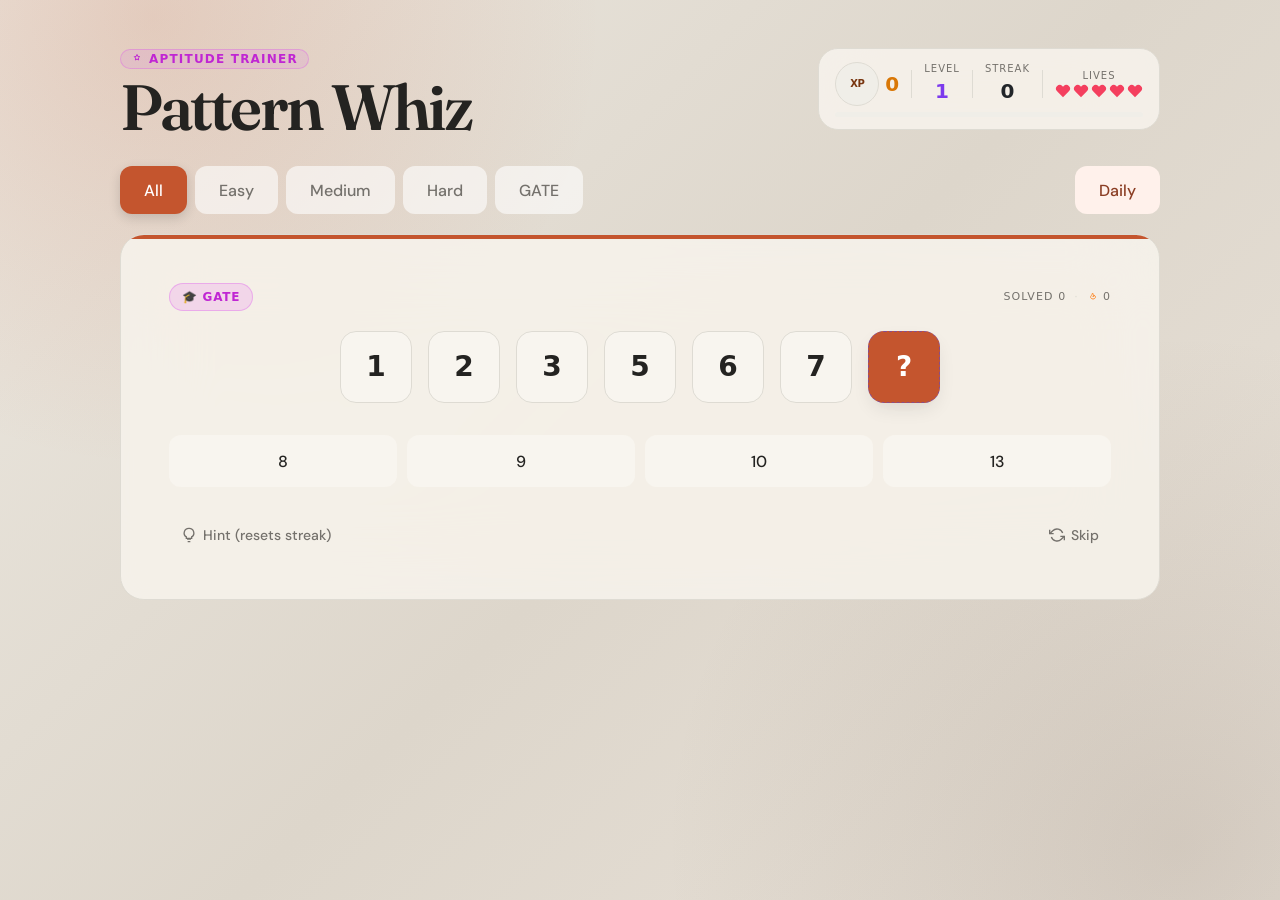
==== commit 8ebb1082: "bootstrap implementattion" ====
--- a/index.html
+++ b/index.html
@@ -1,145 +1,252 @@
 <!DOCTYPE html>
 <html lang="en">
-<head>
-  <meta charset="UTF-8" />
-  <meta name="viewport" content="width=device-width, initial-scale=1.0, maximum-scale=1.0, user-scalable=no" />
-  <meta name="apple-mobile-web-app-capable" content="yes" />
-  <meta name="apple-mobile-web-app-status-bar-style" content="black-translucent" />
-  <meta name="mobile-web-app-capable" content="yes" />
-  <title>Pattern Whiz — Predict the Next</title>
-  <meta name="description" content="Spot the pattern and predict the next item. Numbers, letters, shapes — a new puzzle every round. GATE-grade sequences." />
-  <meta name="author" content="Pattern Whiz" />
-  <meta property="og:title" content="Pattern Whiz — Predict the Next" />
-  <meta property="og:description" content="Spot the pattern and predict the next item. GATE-grade sequences. Solve, earn XP, level up." />
-  <meta property="og:type" content="website" />
-  <link rel="preconnect" href="https://fonts.googleapis.com" />
-  <link rel="preconnect" href="https://fonts.gstatic.com" crossorigin />
-  <link href="https://fonts.googleapis.com/css2?family=Inter:wght@400;500;600;700;800;900&display=swap" rel="stylesheet" />
-  <link rel="stylesheet" href="static/css/style.css" />
-</head>
-<body>
-
-  <div class="container">
-    <!-- Header -->
-    <header class="header" id="header">
-      <div class="header__left">
-        <div class="badge badge--accent">
-          <svg class="icon icon--xs" viewBox="0 0 24 24" fill="none" stroke="currentColor" stroke-width="2"><path d="M12 3l1.5 3.7 3.9.6-2.8 2.7.7 3.9L12 12.2 8.7 14l.7-3.9L6.6 7.3l3.9-.6z"/></svg>
-          Aptitude trainer
-        </div>
-        <h1 class="title">Pattern Whiz</h1>
-        <p class="subtitle">GATE-grade sequences. Solve → earn XP → level up.</p>
+  <head>
+    <meta charset="UTF-8" />
+    <meta name="viewport" content="width=device-width, initial-scale=1.0" />
+    <meta name="apple-mobile-web-app-capable" content="yes" />
+    <meta
+      name="apple-mobile-web-app-status-bar-style"
+      content="black-translucent"
+    />
+    <meta name="mobile-web-app-capable" content="yes" />
+    <title>Pattern Whiz — Predict the Next</title>
+    <meta
+      name="description"
+      content="Spot the pattern and predict the next item. Numbers, letters, shapes — a new puzzle every round. GATE-grade sequences."
+    />
+    <meta name="author" content="Pattern Whiz" />
+    <meta property="og:title" content="Pattern Whiz — Predict the Next" />
+    <meta
+      property="og:description"
+      content="Spot the pattern and predict the next item. GATE-grade sequences. Solve, earn XP, level up."
+    />
+    <meta property="og:type" content="website" />
+    <link rel="preconnect" href="https://fonts.googleapis.com" />
+    <link rel="preconnect" href="https://fonts.gstatic.com" crossorigin />
+    <link
+      href="https://fonts.googleapis.com/css2?family=DM+Sans:wght@400;500;600;700&family=Fraunces:opsz,wght@9..144,600;9..144,700&display=swap"
+      rel="stylesheet"
+    />
+    <link
+      href="https://cdn.jsdelivr.net/npm/bootstrap@5.3.8/dist/css/bootstrap.min.css"
+      rel="stylesheet"
+    />
+    <link rel="stylesheet" href="static/css/style.css" />
+  </head>
+  <body>
+    <main class="container container-xl py-4 py-md-5">
+      <!-- Header -->
+      <header class="header d-flex flex-column flex-lg-row" id="header">
+        <div class="header__left">
+          <div class="badge badge--accent">
+            <svg
+              class="icon icon--xs"
+              viewBox="0 0 24 24"
+              fill="none"
+              stroke="currentColor"
+              stroke-width="2"
+            >
+              <path
+                d="M12 3l1.5 3.7 3.9.6-2.8 2.7.7 3.9L12 12.2 8.7 14l.7-3.9L6.6 7.3l3.9-.6z"
+              />
+            </svg>
+            Aptitude trainer
+          </div>
+          <h1 class="title mb-0">Pattern Whiz</h1>
+        </div>
+
+        <!-- Scoreboard -->
+        <div class="scoreboard shadow-sm" id="scoreboard">
+          <div class="scoreboard__row">
+            <div class="xp-coin" id="xp-coin">
+              <div class="xp-coin__disc" id="xp-disc">
+                <span class="xp-coin__label">XP</span>
+                <span class="xp-coin__popup" id="xp-popup"></span>
+              </div>
+              <div class="xp-coin__text">
+                <span class="stat-value stat-value--amber" id="xp-value"
+                  >0</span
+                >
+              </div>
+            </div>
+            <div class="scoreboard__sep"></div>
+            <div class="stat">
+              <span class="stat-label">Level</span>
+              <span class="stat-value stat-value--violet" id="level-value"
+                >1</span
+              >
+            </div>
+            <div class="scoreboard__sep"></div>
+            <div class="stat">
+              <span class="stat-label">Streak</span>
+              <span class="stat-value" id="streak-value">0</span>
+            </div>
+            <div class="scoreboard__sep"></div>
+            <div class="stat">
+              <span class="stat-label">Lives</span>
+              <div class="lives" id="lives-display">
+                <svg class="heart heart--full" viewBox="0 0 24 24">
+                  <path
+                    d="M20.84 4.61a5.5 5.5 0 0 0-7.78 0L12 5.67l-1.06-1.06a5.5 5.5 0 0 0-7.78 7.78l1.06 1.06L12 21.23l7.78-7.78 1.06-1.06a5.5 5.5 0 0 0 0-7.78z"
+                  />
+                </svg>
+                <svg class="heart heart--full" viewBox="0 0 24 24">
+                  <path
+                    d="M20.84 4.61a5.5 5.5 0 0 0-7.78 0L12 5.67l-1.06-1.06a5.5 5.5 0 0 0-7.78 7.78l1.06 1.06L12 21.23l7.78-7.78 1.06-1.06a5.5 5.5 0 0 0 0-7.78z"
+                  />
+                </svg>
+                <svg class="heart heart--full" viewBox="0 0 24 24">
+                  <path
+                    d="M20.84 4.61a5.5 5.5 0 0 0-7.78 0L12 5.67l-1.06-1.06a5.5 5.5 0 0 0-7.78 7.78l1.06 1.06L12 21.23l7.78-7.78 1.06-1.06a5.5 5.5 0 0 0 0-7.78z"
+                  />
+                </svg>
+                <svg class="heart heart--full" viewBox="0 0 24 24">
+                  <path
+                    d="M20.84 4.61a5.5 5.5 0 0 0-7.78 0L12 5.67l-1.06-1.06a5.5 5.5 0 0 0-7.78 7.78l1.06 1.06L12 21.23l7.78-7.78 1.06-1.06a5.5 5.5 0 0 0 0-7.78z"
+                  />
+                </svg>
+                <svg class="heart heart--full" viewBox="0 0 24 24">
+                  <path
+                    d="M20.84 4.61a5.5 5.5 0 0 0-7.78 0L12 5.67l-1.06-1.06a5.5 5.5 0 0 0-7.78 7.78l1.06 1.06L12 21.23l7.78-7.78 1.06-1.06a5.5 5.5 0 0 0 0-7.78z"
+                  />
+                </svg>
+              </div>
+            </div>
+          </div>
+          <div class="progress-bar">
+            <div class="progress-bar__fill" id="progress-fill"></div>
+          </div>
+        </div>
+      </header>
+
+      <!-- Difficulty filter -->
+      <div class="filter-bar" id="filter-bar">
+        <button
+          class="btn filter-chip filter-chip--active"
+          data-filter="All"
+          id="filter-all"
+        >
+          All
+        </button>
+        <button class="btn filter-chip" data-filter="Easy" id="filter-easy">
+          Easy
+        </button>
+        <button class="btn filter-chip" data-filter="Medium" id="filter-medium">
+          Medium
+        </button>
+        <button class="btn filter-chip" data-filter="Hard" id="filter-hard">
+          Hard
+        </button>
+        <button class="btn filter-chip" data-filter="GATE" id="filter-gate">
+          GATE
+        </button>
+        <div style="flex: 1"></div>
+        <button class="btn filter-chip filter-chip--daily" id="daily-btn">
+          Daily
+        </button>
       </div>
 
-      <!-- Scoreboard -->
-      <div class="scoreboard" id="scoreboard">
-        <div class="scoreboard__row">
-          <div class="xp-coin" id="xp-coin">
-            <div class="xp-coin__disc" id="xp-disc">
-              <span class="xp-coin__label">XP</span>
-              <span class="xp-coin__popup" id="xp-popup"></span>
-            </div>
-            <div class="xp-coin__text">
-              <span class="stat-label">Experience</span>
-              <span class="stat-value stat-value--amber" id="xp-value">0</span>
-            </div>
-          </div>
-          <div class="scoreboard__sep"></div>
-          <div class="stat">
-            <span class="stat-label">Level</span>
-            <span class="stat-value stat-value--violet" id="level-value">1</span>
-          </div>
-          <div class="scoreboard__sep"></div>
-          <div class="stat">
-            <span class="stat-label">Streak</span>
-            <span class="stat-value" id="streak-value">0</span>
-          </div>
-          <div class="scoreboard__sep"></div>
-          <div class="stat">
-            <span class="stat-label">Lives</span>
-            <div class="lives" id="lives-display">
-              <svg class="heart heart--full" viewBox="0 0 24 24"><path d="M20.84 4.61a5.5 5.5 0 0 0-7.78 0L12 5.67l-1.06-1.06a5.5 5.5 0 0 0-7.78 7.78l1.06 1.06L12 21.23l7.78-7.78 1.06-1.06a5.5 5.5 0 0 0 0-7.78z"/></svg>
-              <svg class="heart heart--full" viewBox="0 0 24 24"><path d="M20.84 4.61a5.5 5.5 0 0 0-7.78 0L12 5.67l-1.06-1.06a5.5 5.5 0 0 0-7.78 7.78l1.06 1.06L12 21.23l7.78-7.78 1.06-1.06a5.5 5.5 0 0 0 0-7.78z"/></svg>
-              <svg class="heart heart--full" viewBox="0 0 24 24"><path d="M20.84 4.61a5.5 5.5 0 0 0-7.78 0L12 5.67l-1.06-1.06a5.5 5.5 0 0 0-7.78 7.78l1.06 1.06L12 21.23l7.78-7.78 1.06-1.06a5.5 5.5 0 0 0 0-7.78z"/></svg>
-              <svg class="heart heart--full" viewBox="0 0 24 24"><path d="M20.84 4.61a5.5 5.5 0 0 0-7.78 0L12 5.67l-1.06-1.06a5.5 5.5 0 0 0-7.78 7.78l1.06 1.06L12 21.23l7.78-7.78 1.06-1.06a5.5 5.5 0 0 0 0-7.78z"/></svg>
-              <svg class="heart heart--full" viewBox="0 0 24 24"><path d="M20.84 4.61a5.5 5.5 0 0 0-7.78 0L12 5.67l-1.06-1.06a5.5 5.5 0 0 0-7.78 7.78l1.06 1.06L12 21.23l7.78-7.78 1.06-1.06a5.5 5.5 0 0 0 0-7.78z"/></svg>
-            </div>
-          </div>
-        </div>
-        <div class="progress-bar">
-          <div class="progress-bar__fill" id="progress-fill"></div>
-        </div>
-      </div>
-    </header>
-
-    <!-- Difficulty filter -->
-    <div class="filter-bar" id="filter-bar">
-      <span class="filter-label">
-        <svg class="icon icon--xs" viewBox="0 0 24 24" fill="none" stroke="currentColor" stroke-width="2"><path d="M16 3h5v5M4 20L21 3M21 16v5h-5M15 15l6 6M4 4l5 5"/></svg>
-        Difficulty
-      </span>
-      <button class="filter-chip filter-chip--active" data-filter="All" id="filter-all">All</button>
-      <button class="filter-chip" data-filter="Easy" id="filter-easy">Easy</button>
-      <button class="filter-chip" data-filter="Medium" id="filter-medium">Medium</button>
-      <button class="filter-chip" data-filter="Hard" id="filter-hard">Hard</button>
-      <button class="filter-chip" data-filter="GATE" id="filter-gate">GATE</button>
-      <div style="flex: 1;"></div>
-      <button class="filter-chip" id="daily-btn">📅 Daily</button>
-    </div>
-
-    <!-- Main card -->
-    <div class="card" id="game-card">
-      <div class="card__accent-bar" id="accent-bar"></div>
-      <div class="card__header">
-        <span class="diff-chip" id="diff-chip"></span>
-        <div class="card__stats">
-          <span id="solved-label">Solved 0</span>
-          <span class="dot">·</span>
-          <span class="streak-inline">
-            <svg class="icon icon--xs flame-icon" viewBox="0 0 24 24" fill="none" stroke="currentColor" stroke-width="2"><path d="M12 12c2-2.96 0-7-1-8 0 3.04-4 6.5-4 8s2.04 4 5 4 5-2 5-4c0-1.5-1.5-3-3-4 0 1-1 2-2 4z"/></svg>
-            <span id="streak-inline-val">0</span>
-          </span>
-        </div>
-      </div>
-
-      <!-- Series display -->
-      <div class="series" id="series-display"></div>
-
-      <!-- Multiple choice options -->
-      <div class="options-grid" id="options-grid"></div>
-
-      <!-- Actions -->
-      <div class="actions">
-        <button type="button" class="btn btn--ghost" id="hint-btn">
-          <svg class="icon" viewBox="0 0 24 24" fill="none" stroke="currentColor" stroke-width="2"><path d="M9 18h6M10 22h4M12 2a7 7 0 0 1 4 12.9V17H8v-2.1A7 7 0 0 1 12 2z"/></svg>
-          Hint (resets streak)
-        </button>
-        <button type="button" class="btn btn--ghost" id="skip-btn">
-          <svg class="icon" viewBox="0 0 24 24" fill="none" stroke="currentColor" stroke-width="2"><path d="M1 4v6h6M23 20v-6h-6"/><path d="M20.49 9A9 9 0 0 0 5.64 5.64L1 10m22 4l-4.64 4.36A9 9 0 0 1 3.51 15"/></svg>
-          Skip
+      <!-- Main card -->
+      <section class="card shadow-sm" id="game-card">
+        <div class="card__accent-bar" id="accent-bar"></div>
+        <div class="card__header">
+          <span class="diff-chip" id="diff-chip"></span>
+          <div class="card__stats">
+            <span id="solved-label">Solved 0</span>
+            <span class="dot">·</span>
+            <span class="streak-inline">
+              <svg
+                class="icon icon--xs flame-icon"
+                viewBox="0 0 24 24"
+                fill="none"
+                stroke="currentColor"
+                stroke-width="2"
+              >
+                <path
+                  d="M12 12c2-2.96 0-7-1-8 0 3.04-4 6.5-4 8s2.04 4 5 4 5-2 5-4c0-1.5-1.5-3-3-4 0 1-1 2-2 4z"
+                />
+              </svg>
+              <span id="streak-inline-val">0</span>
+            </span>
+          </div>
+        </div>
+
+        <!-- Series display -->
+        <div class="series" id="series-display"></div>
+
+        <div
+          class="rule-display"
+          id="rule-display"
+          aria-live="polite"
+          hidden
+        ></div>
+
+        <!-- Multiple choice options -->
+        <div class="options-grid" id="options-grid"></div>
+
+        <!-- Actions -->
+        <div class="actions">
+          <button type="button" class="btn btn--ghost" id="hint-btn">
+            <svg
+              class="icon"
+              viewBox="0 0 24 24"
+              fill="none"
+              stroke="currentColor"
+              stroke-width="2"
+            >
+              <path
+                d="M9 18h6M10 22h4M12 2a7 7 0 0 1 4 12.9V17H8v-2.1A7 7 0 0 1 12 2z"
+              />
+            </svg>
+            Hint (resets streak)
+          </button>
+          <button type="button" class="btn btn--ghost" id="skip-btn">
+            <svg
+              class="icon"
+              viewBox="0 0 24 24"
+              fill="none"
+              stroke="currentColor"
+              stroke-width="2"
+            >
+              <path d="M1 4v6h6M23 20v-6h-6" />
+              <path
+                d="M20.49 9A9 9 0 0 0 5.64 5.64L1 10m22 4l-4.64 4.36A9 9 0 0 1 3.51 15"
+              />
+            </svg>
+            Skip
+          </button>
+        </div>
+      </section>
+    </main>
+
+    <!-- Game Over Modal -->
+    <div class="modal-overlay" id="modal-overlay" style="display: none">
+      <div class="modal" id="game-over-modal">
+        <div class="modal__header">
+          <svg
+            class="icon icon--lg trophy-icon"
+            viewBox="0 0 24 24"
+            fill="none"
+            stroke="currentColor"
+            stroke-width="2"
+          >
+            <path
+              d="M6 9H4.5a2.5 2.5 0 0 1 0-5H6M18 9h1.5a2.5 2.5 0 0 0 0-5H18M4 22h16M10 14.66V17c0 .55-.47.98-.97 1.21C7.85 18.75 7 19.24 7 22M14 14.66V17c0 .55.47.98.97 1.21C16.15 18.75 17 19.24 17 22M18 2H6v7a6 6 0 0 0 12 0V2z"
+            />
+          </svg>
+          <h2 class="modal__title">Game Over</h2>
+        </div>
+        <p class="modal__desc" id="modal-desc"></p>
+        <button class="btn btn--primary btn--full" id="play-again-btn">
+          Play Again
         </button>
       </div>
     </div>
 
-    <p class="footer-text" id="footer-text">Best streak: 0 · Mix of arithmetic, algebraic, recurrence, prime &amp; alphanumeric series.</p>
-  </div>
-
-  <!-- Game Over Modal -->
-  <div class="modal-overlay" id="modal-overlay" style="display:none;">
-    <div class="modal" id="game-over-modal">
-      <div class="modal__header">
-        <svg class="icon icon--lg trophy-icon" viewBox="0 0 24 24" fill="none" stroke="currentColor" stroke-width="2"><path d="M6 9H4.5a2.5 2.5 0 0 1 0-5H6M18 9h1.5a2.5 2.5 0 0 0 0-5H18M4 22h16M10 14.66V17c0 .55-.47.98-.97 1.21C7.85 18.75 7 19.24 7 22M14 14.66V17c0 .55.47.98.97 1.21C16.15 18.75 17 19.24 17 22M18 2H6v7a6 6 0 0 0 12 0V2z"/></svg>
-        <h2 class="modal__title">Game Over</h2>
-      </div>
-      <p class="modal__desc" id="modal-desc"></p>
-      <button class="btn btn--primary btn--full" id="play-again-btn">Play Again</button>
-    </div>
-  </div>
-
-  <!-- Toast container -->
-  <div class="toast-container" id="toast-container"></div>
-
-  <script src="static/js/patterns.js"></script>
-  <script src="static/js/app.js"></script>
-</body>
+    <!-- Toast container -->
+    <div class="toast-container" id="toast-container"></div>
+
+    <script src="static/js/patterns.js"></script>
+    <script src="static/js/app.js"></script>
+  </body>
 </html>
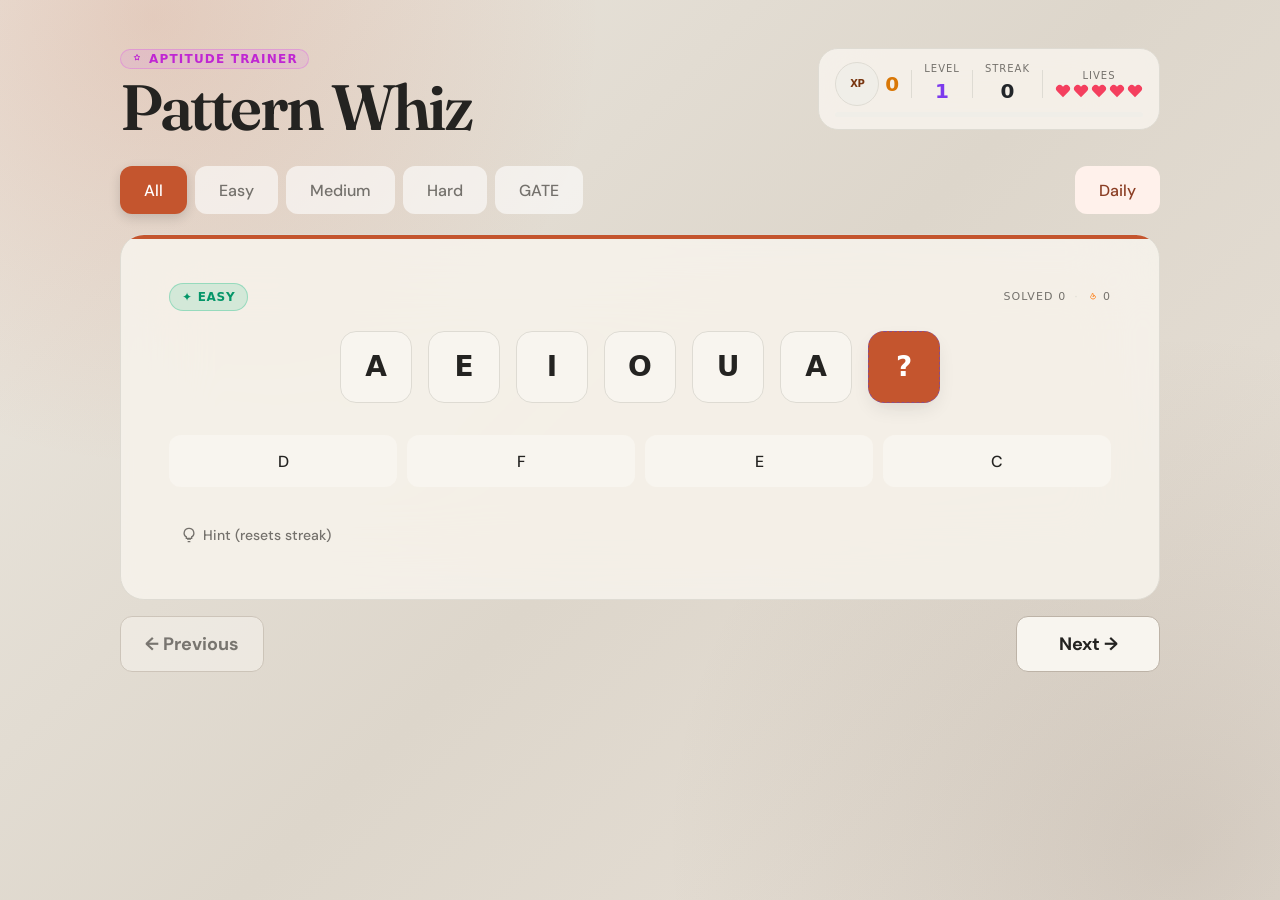
==== commit 5078eff5: "new Button changes" ====
--- a/index.html
+++ b/index.html
@@ -200,23 +200,12 @@
             </svg>
             Hint (resets streak)
           </button>
-          <button type="button" class="btn btn--ghost" id="skip-btn">
-            <svg
-              class="icon"
-              viewBox="0 0 24 24"
-              fill="none"
-              stroke="currentColor"
-              stroke-width="2"
-            >
-              <path d="M1 4v6h6M23 20v-6h-6" />
-              <path
-                d="M20.49 9A9 9 0 0 0 5.64 5.64L1 10m22 4l-4.64 4.36A9 9 0 0 1 3.51 15"
-              />
-            </svg>
-            Skip
-          </button>
         </div>
       </section>
+      <nav class="puzzle-nav" aria-label="Puzzle navigation">
+        <button type="button" class="btn puzzle-nav__button" id="prev-btn">← Previous</button>
+        <button type="button" class="btn puzzle-nav__button" id="skip-btn">Next →</button>
+      </nav>
     </main>
 
     <!-- Game Over Modal -->
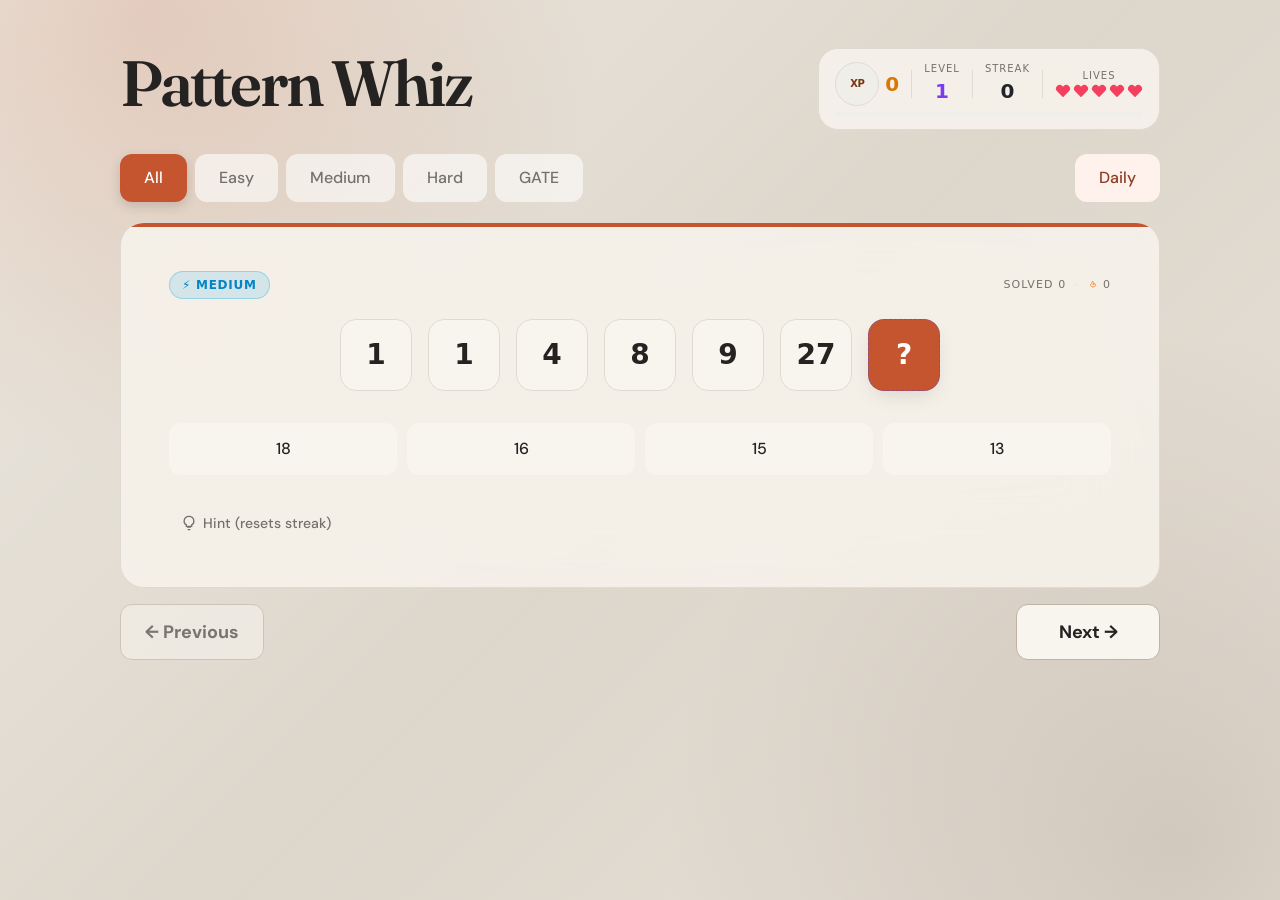
==== commit 4f64458a: "Tone down option click animations, simplify correct-answer border, remove header mark (6b07bc91f32ca" ====
--- a/index.html
+++ b/index.html
@@ -38,20 +38,6 @@
       <!-- Header -->
       <header class="header d-flex flex-column flex-lg-row" id="header">
         <div class="header__left">
-          <div class="badge badge--accent">
-            <svg
-              class="icon icon--xs"
-              viewBox="0 0 24 24"
-              fill="none"
-              stroke="currentColor"
-              stroke-width="2"
-            >
-              <path
-                d="M12 3l1.5 3.7 3.9.6-2.8 2.7.7 3.9L12 12.2 8.7 14l.7-3.9L6.6 7.3l3.9-.6z"
-              />
-            </svg>
-            Aptitude trainer
-          </div>
           <h1 class="title mb-0">Pattern Whiz</h1>
         </div>
 
